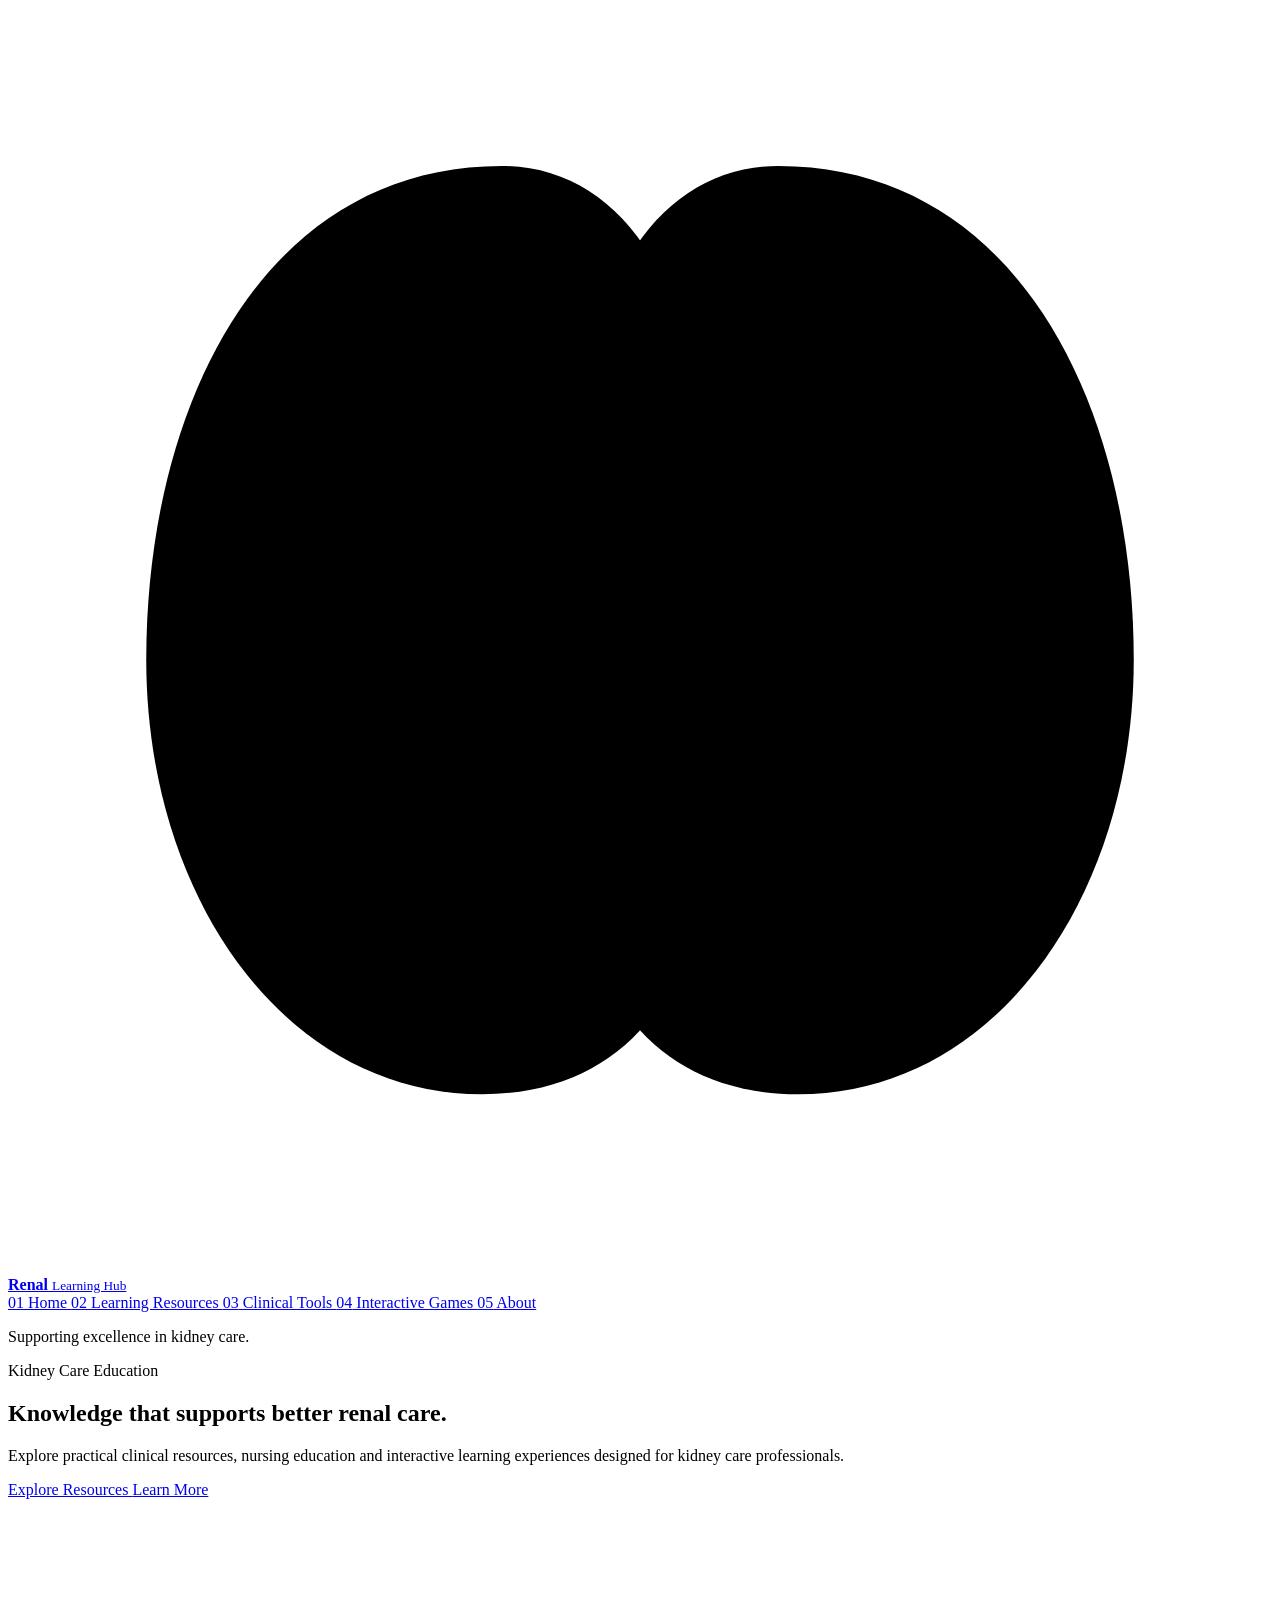
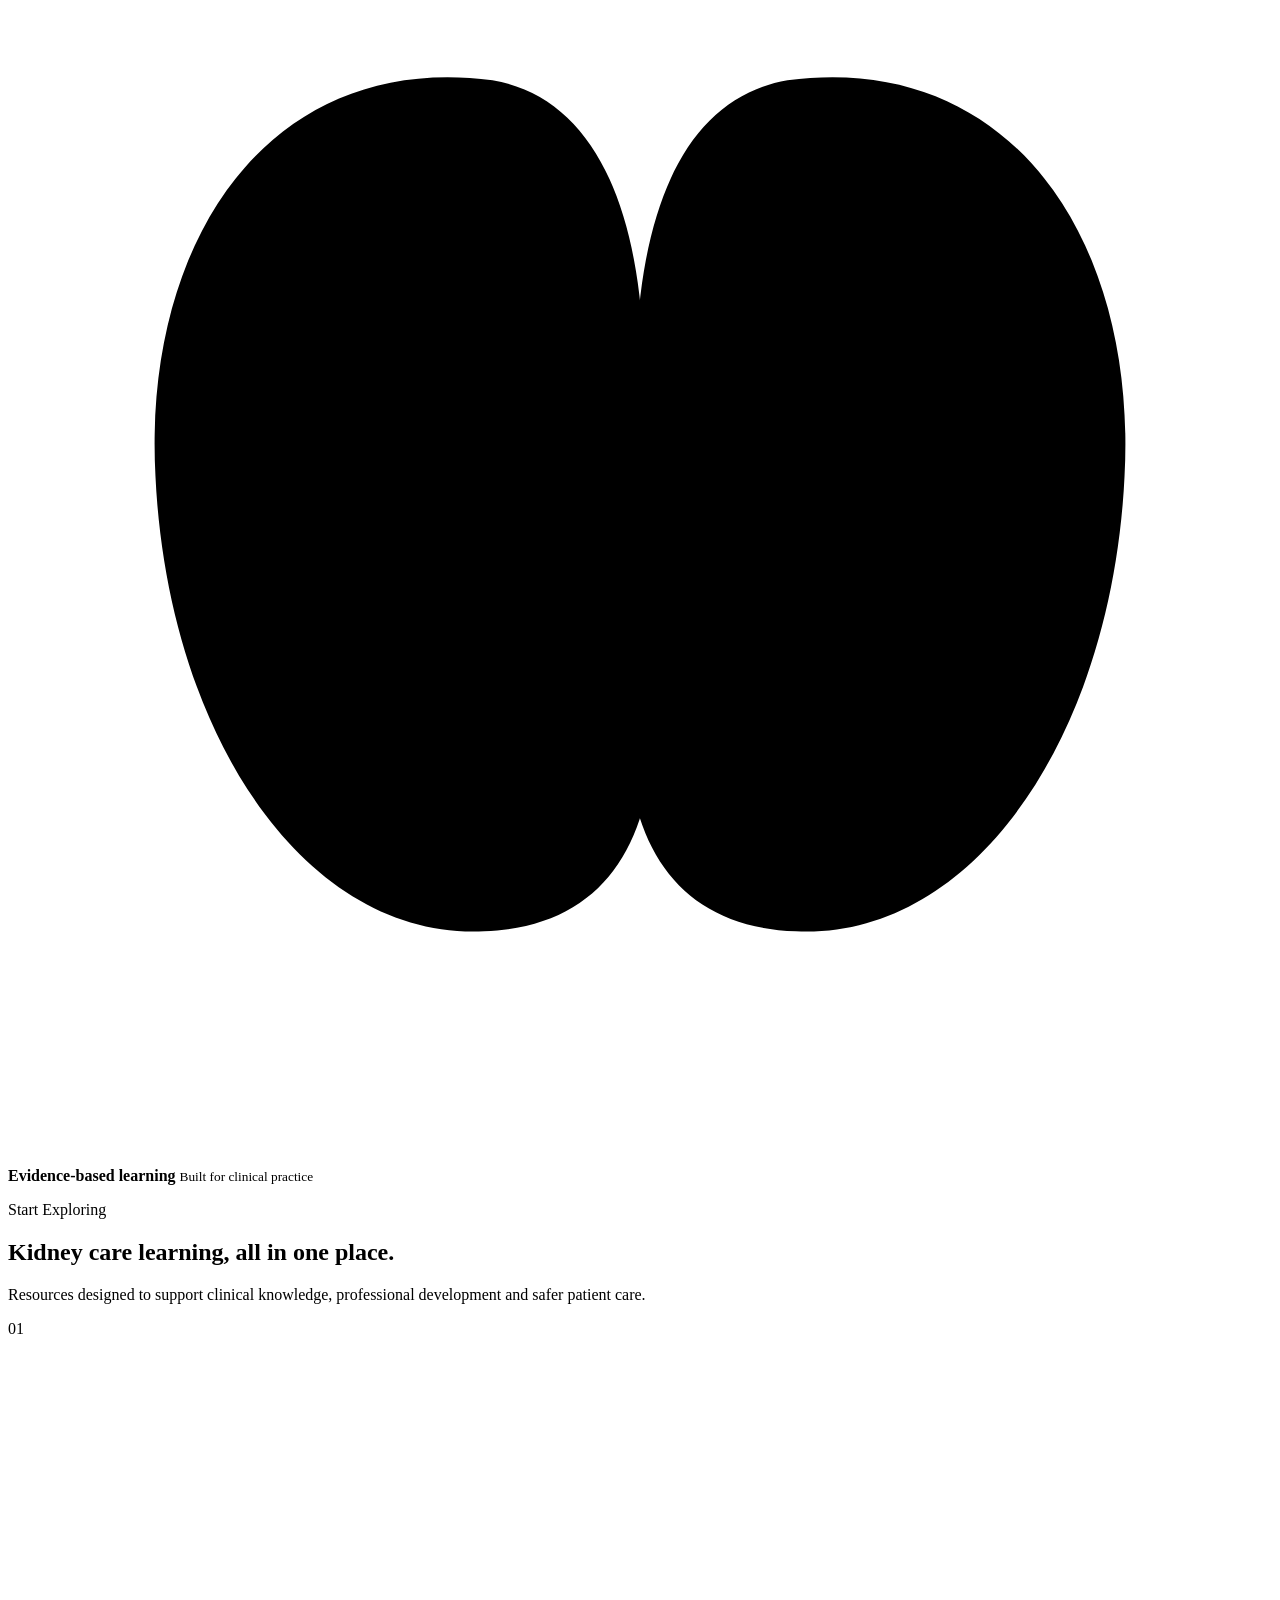
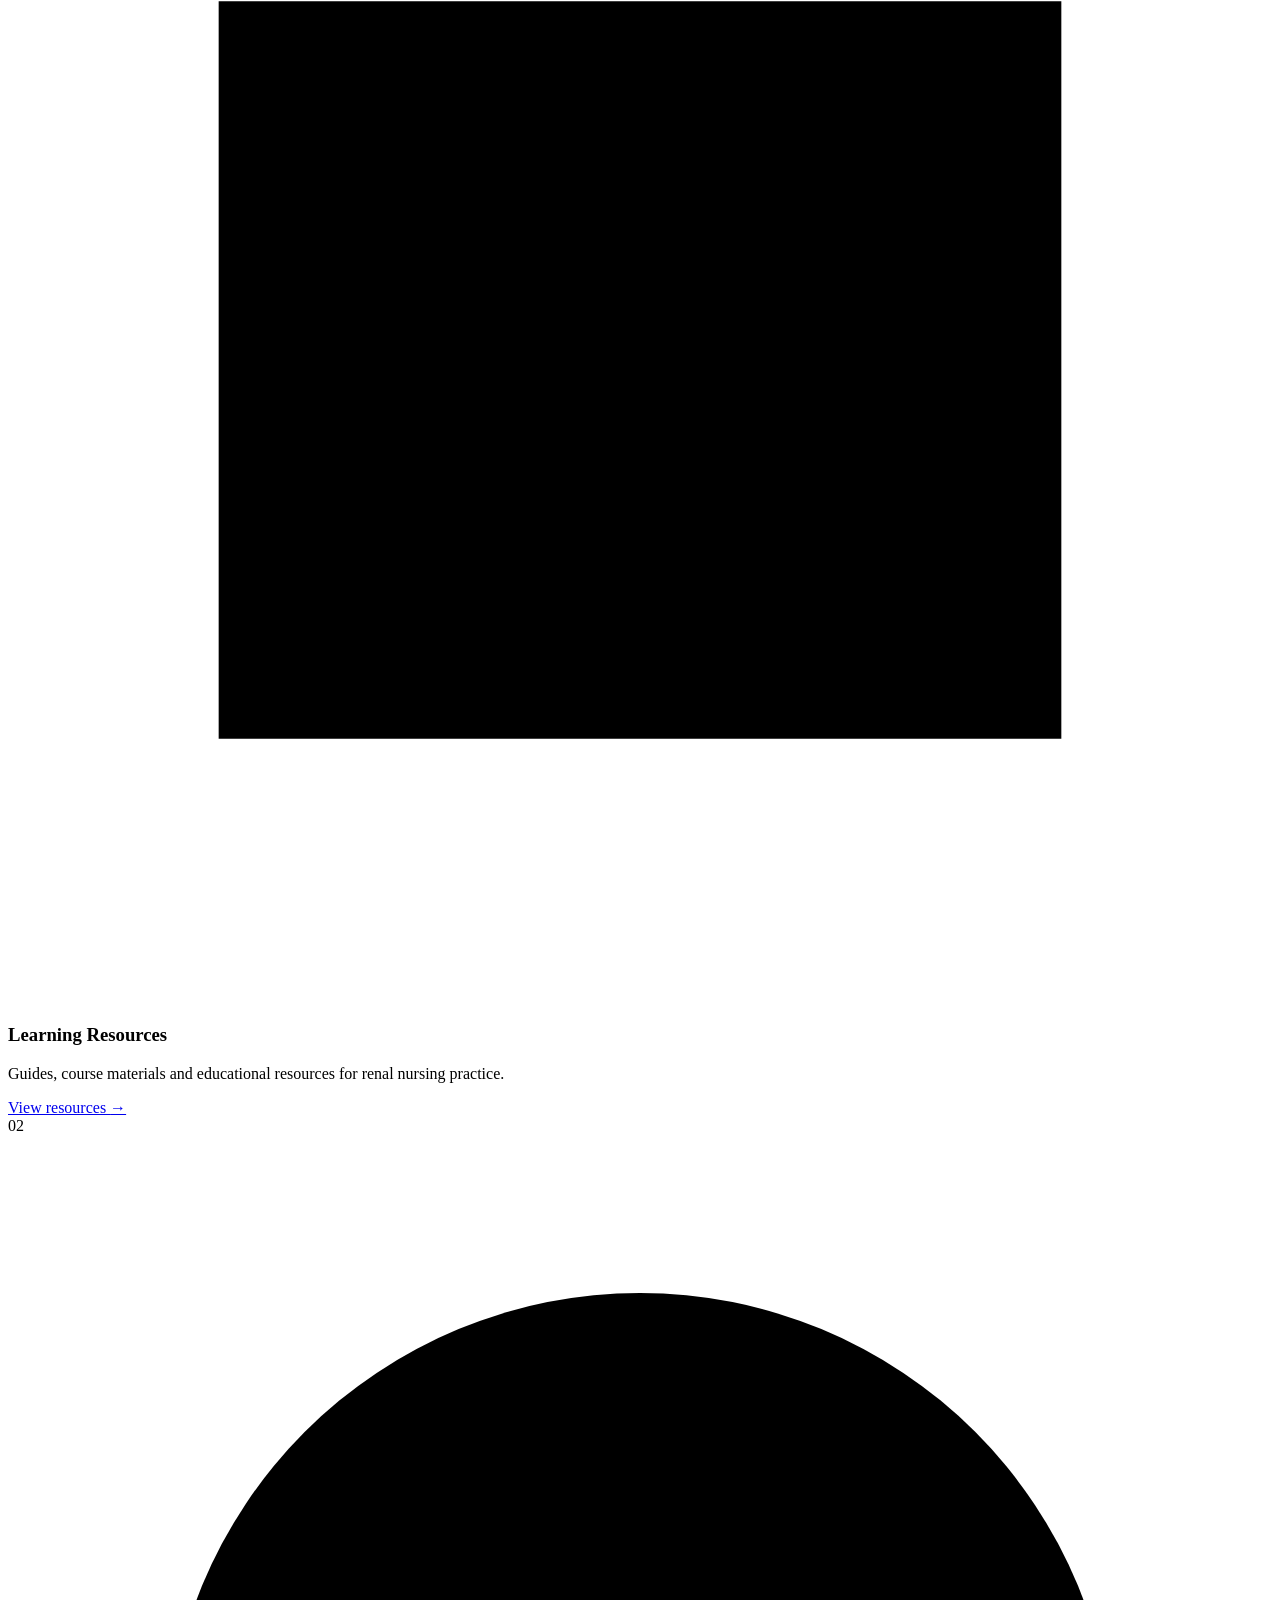
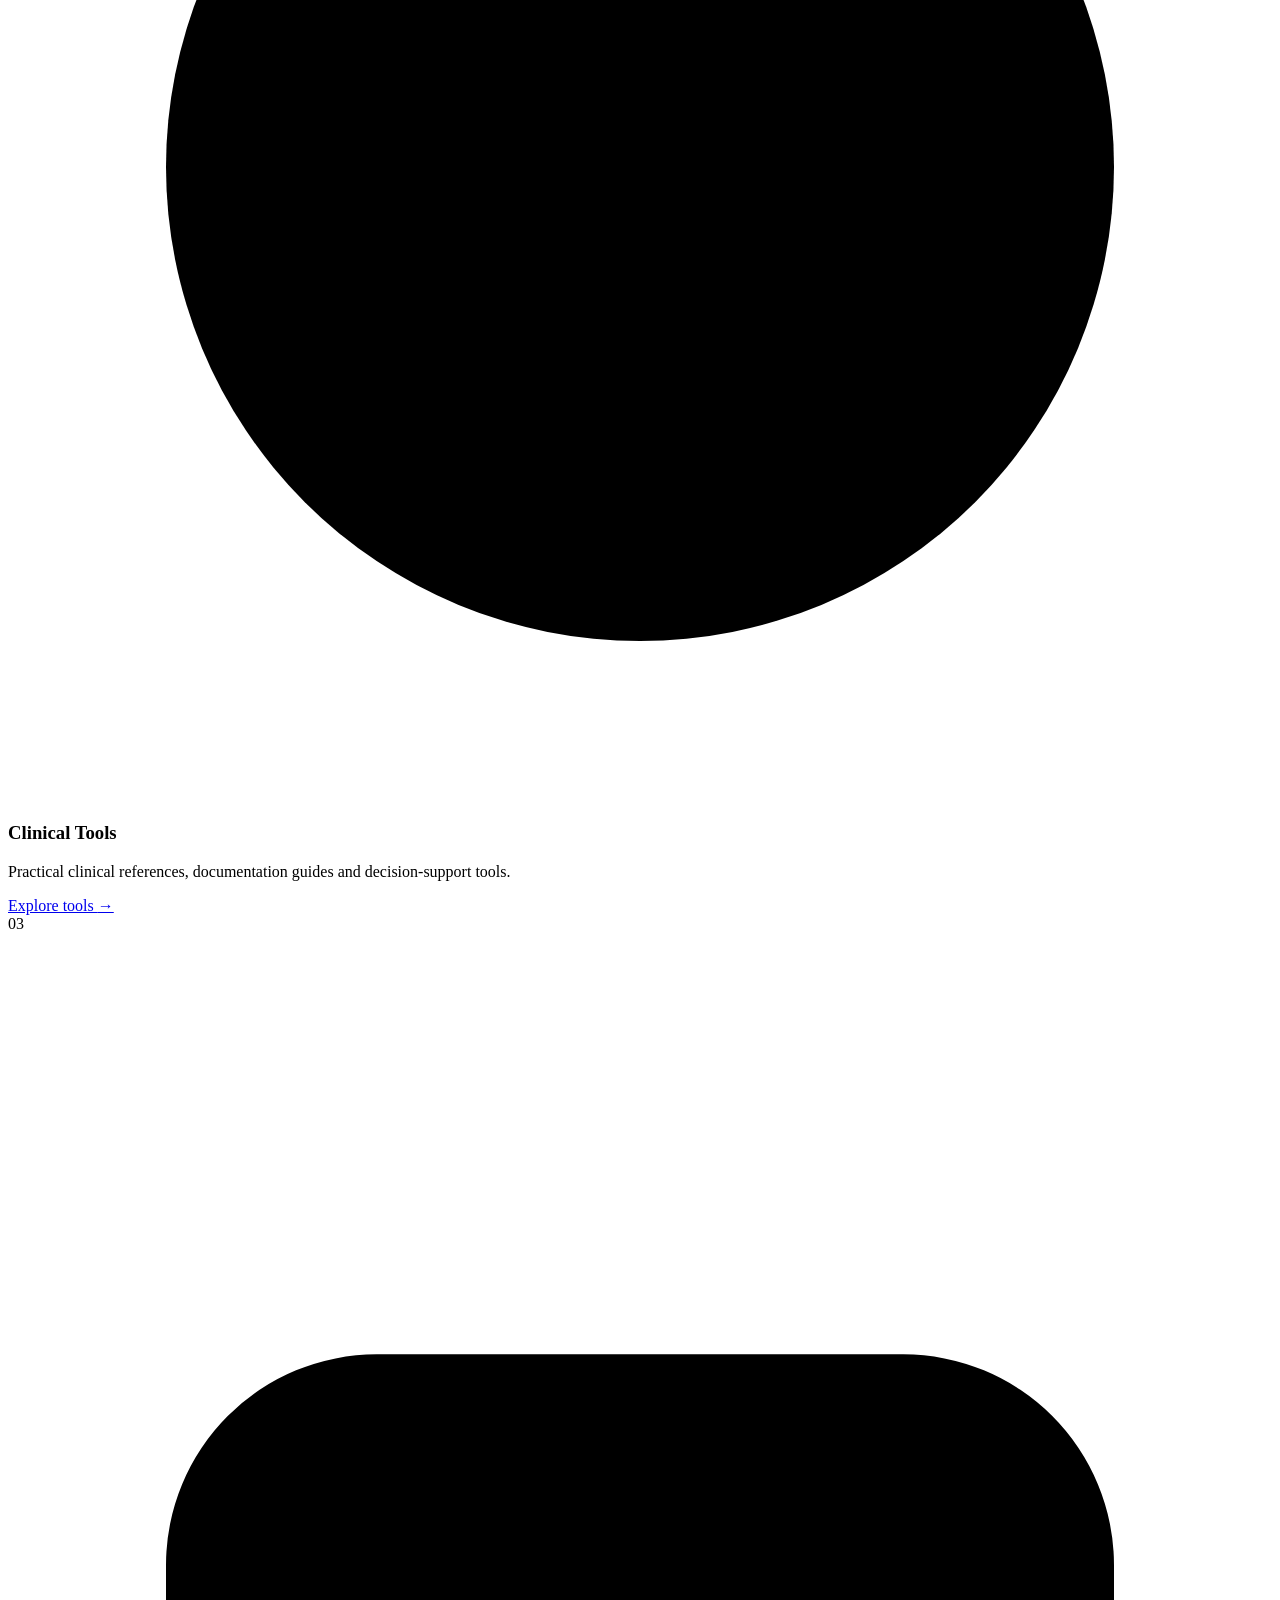
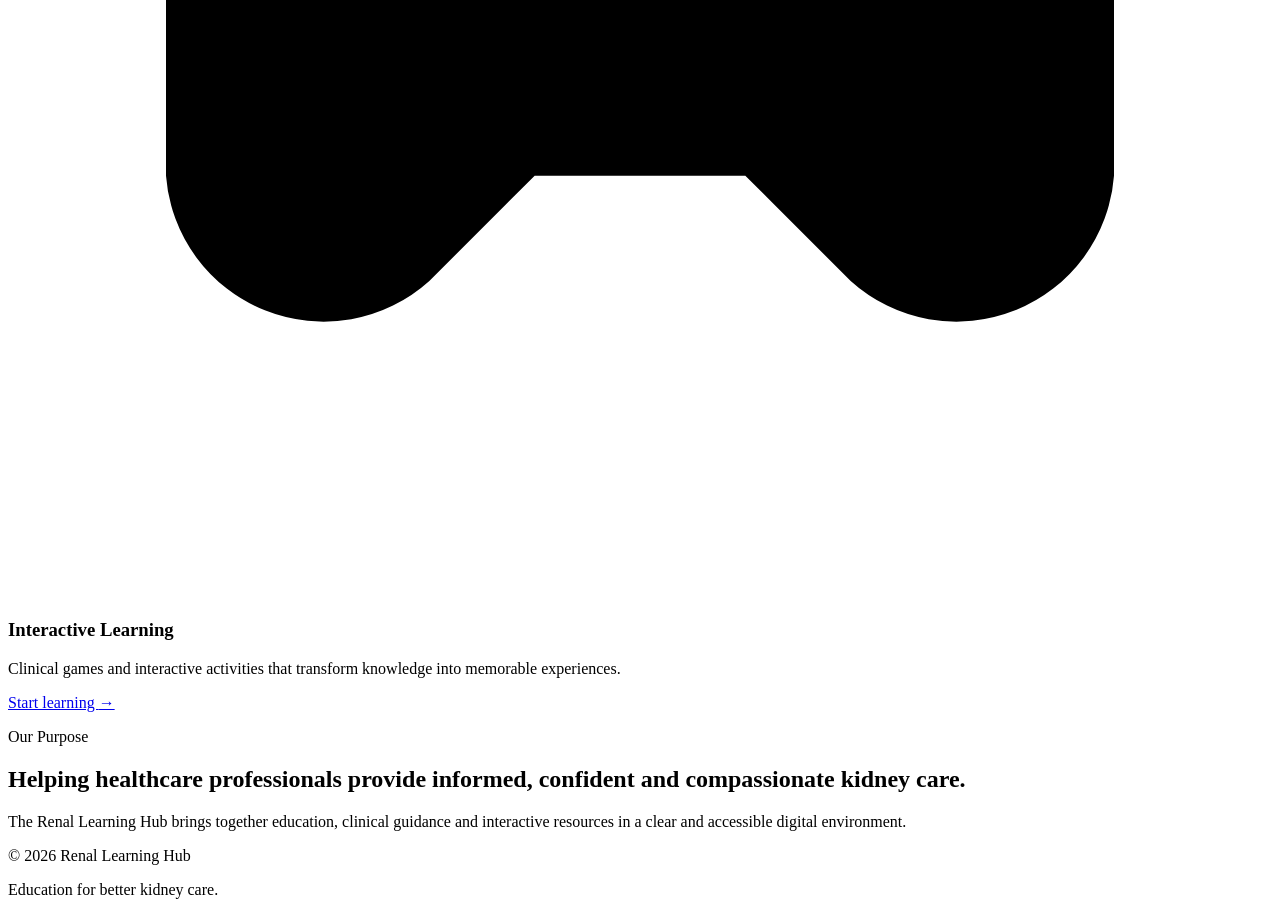
==== index.html @ 9b3c5c24 "Create index.html" ====
<!DOCTYPE html>
<html lang="en">
<head>
    <meta charset="UTF-8">

    <meta
        name="viewport"
        content="width=device-width, initial-scale=1.0"
    >

    <meta
        name="description"
        content="Kidney care education, clinical resources and interactive learning."
    >

    <title>Renal Learning Hub</title>

    <link rel="stylesheet" href="styles.css">
</head>

<body>

    <!-- Left navigation -->
    <aside class="sidebar">

        <a class="brand" href="index.html">
            <span class="brand-icon" aria-hidden="true">
                <svg viewBox="0 0 64 64">
                    <path
                        d="M25 8C13 8 7 20 7 33c0 12 7 22 17 22
                        7 0 11-5 11-12V23C35 14 31 8 25 8Z"
                    />
                    <path
                        d="M39 8c12 0 18 12 18 25 0 12-7 22-17 22
                        -7 0-11-5-11-12V23c0-9 4-15 10-15Z"
                    />
                </svg>
            </span>

            <span>
                <strong>Renal</strong>
                <small>Learning Hub</small>
            </span>
        </a>

        <nav class="main-navigation" aria-label="Main navigation">
            <a class="active" href="index.html">
                <span>01</span>
                Home
            </a>

            <a href="#learning">
                <span>02</span>
                Learning Resources
            </a>

            <a href="#clinical">
                <span>03</span>
                Clinical Tools
            </a>

            <a href="#games">
                <span>04</span>
                Interactive Games
            </a>

            <a href="#about">
                <span>05</span>
                About
            </a>
        </nav>

        <div class="sidebar-footer">
            <p>Supporting excellence in kidney care.</p>
        </div>

    </aside>


    <!-- Main page content -->
    <main class="main-content">

        <!-- Top banner -->
        <section class="hero-banner">

            <div class="hero-content">
                <p class="eyebrow">Kidney Care Education</p>

                <h1>
                    Knowledge that supports
                    <span>better renal care.</span>
                </h1>

                <p class="hero-description">
                    Explore practical clinical resources, nursing education
                    and interactive learning experiences designed for kidney
                    care professionals.
                </p>

                <div class="hero-actions">
                    <a class="primary-button" href="#learning">
                        Explore Resources
                    </a>

                    <a class="secondary-button" href="#about">
                        Learn More
                    </a>
                </div>
            </div>

            <div class="hero-visual" aria-hidden="true">

                <div class="kidney-illustration">
                    <svg viewBox="0 0 300 300">
                        <path
                            class="kidney kidney-left"
                            d="M115 43C62 36 32 81 35 137
                            c3 62 36 110 78 108
                            29-1 41-22 40-52l-2-83
                            c-1-39-13-63-36-67Z"
                        />

                        <path
                            class="kidney kidney-right"
                            d="M185 43c53-7 83 38 80 94
                            -3 62-36 110-78 108
                            -29-1-41-22-40-52l2-83
                            c1-39 13-63 36-67Z"
                        />

                        <path
                            class="kidney-line"
                            d="M151 111c-24 13-36 37-36 66"
                        />

                        <path
                            class="kidney-line"
                            d="M149 111c24 13 36 37 36 66"
                        />
                    </svg>
                </div>

                <div class="status-card">
                    <span class="status-dot"></span>

                    <div>
                        <strong>Evidence-based learning</strong>
                        <small>Built for clinical practice</small>
                    </div>
                </div>

            </div>

        </section>


        <!-- Introduction -->
        <section class="intro-section" id="learning">

            <div class="section-heading">
                <div>
                    <p class="eyebrow">Start Exploring</p>
                    <h2>Kidney care learning, all in one place.</h2>
                </div>

                <p>
                    Resources designed to support clinical knowledge,
                    professional development and safer patient care.
                </p>
            </div>

            <div class="resource-grid">

                <article class="resource-card">
                    <div class="card-number">01</div>

                    <div class="card-icon">
                        <svg viewBox="0 0 24 24" aria-hidden="true">
                            <path d="M4 5h16v14H4z" />
                            <path d="M8 9h8M8 13h5" />
                        </svg>
                    </div>

                    <h3>Learning Resources</h3>

                    <p>
                        Guides, course materials and educational resources
                        for renal nursing practice.
                    </p>

                    <a href="#">
                        View resources
                        <span aria-hidden="true">→</span>
                    </a>
                </article>

                <article class="resource-card" id="clinical">
                    <div class="card-number">02</div>

                    <div class="card-icon">
                        <svg viewBox="0 0 24 24" aria-hidden="true">
                            <path d="M12 3v18M3 12h18" />
                            <circle cx="12" cy="12" r="9" />
                        </svg>
                    </div>

                    <h3>Clinical Tools</h3>

                    <p>
                        Practical clinical references, documentation guides
                        and decision-support tools.
                    </p>

                    <a href="#">
                        Explore tools
                        <span aria-hidden="true">→</span>
                    </a>
                </article>

                <article class="resource-card" id="games">
                    <div class="card-number">03</div>

                    <div class="card-icon">
                        <svg viewBox="0 0 24 24" aria-hidden="true">
                            <path
                                d="M7 8h10a4 4 0 0 1 4 4v4
                                a3 3 0 0 1-5 2l-2-2h-4l-2 2
                                a3 3 0 0 1-5-2v-4a4 4 0 0 1 4-4Z"
                            />
                            <path d="M8 12v4M6 14h4M16 13h.01M18 15h.01" />
                        </svg>
                    </div>

                    <h3>Interactive Learning</h3>

                    <p>
                        Clinical games and interactive activities that
                        transform knowledge into memorable experiences.
                    </p>

                    <a href="#">
                        Start learning
                        <span aria-hidden="true">→</span>
                    </a>
                </article>

            </div>

        </section>


        <!-- About section -->
        <section class="about-section" id="about">

            <div>
                <p class="eyebrow">Our Purpose</p>

                <h2>
                    Helping healthcare professionals provide informed,
                    confident and compassionate kidney care.
                </h2>
            </div>

            <p>
                The Renal Learning Hub brings together education,
                clinical guidance and interactive resources in a clear
                and accessible digital environment.
            </p>

        </section>


        <footer class="site-footer">
            <p>
                © <span id="current-year">2026</span>
                Renal Learning Hub
            </p>

            <p>Education for better kidney care.</p>
        </footer>

    </main>

    <script>
        document.getElementById("current-year").textContent =
            new Date().getFullYear();
    </script>

</body>
</html>
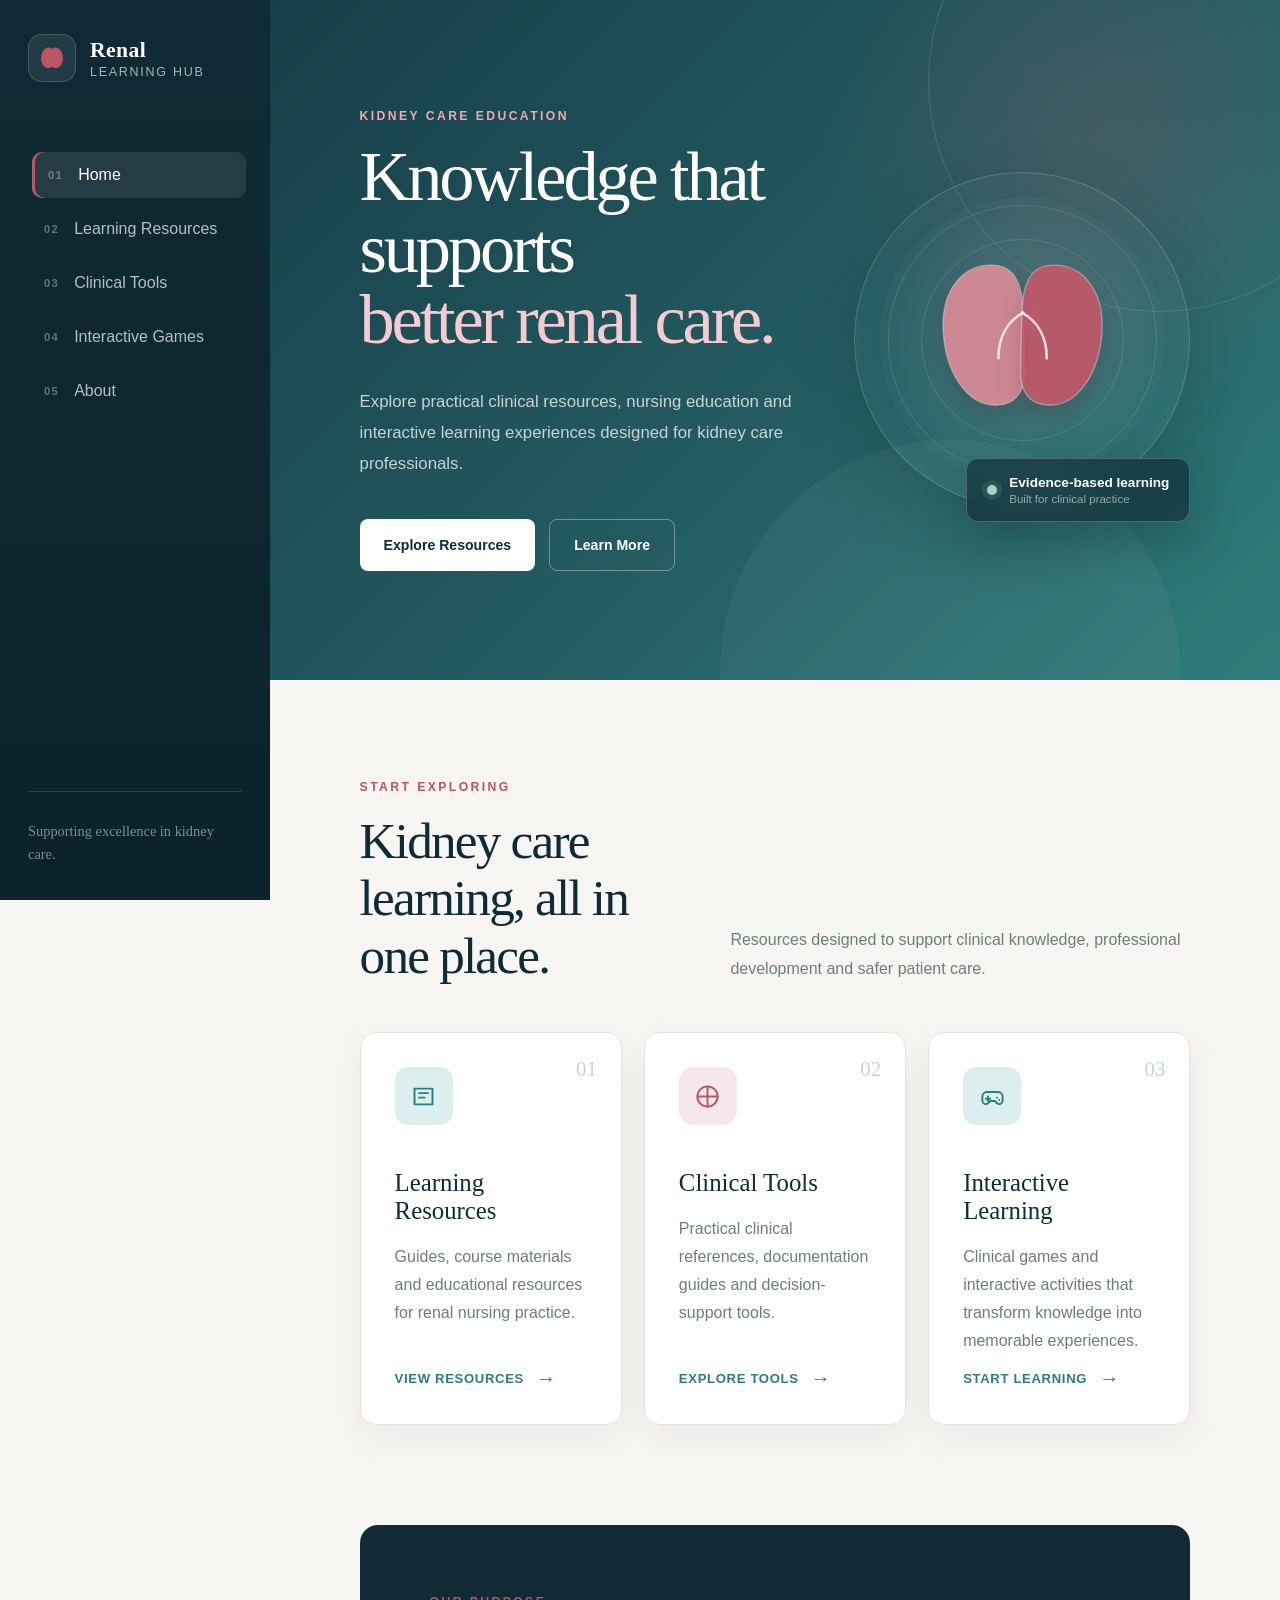
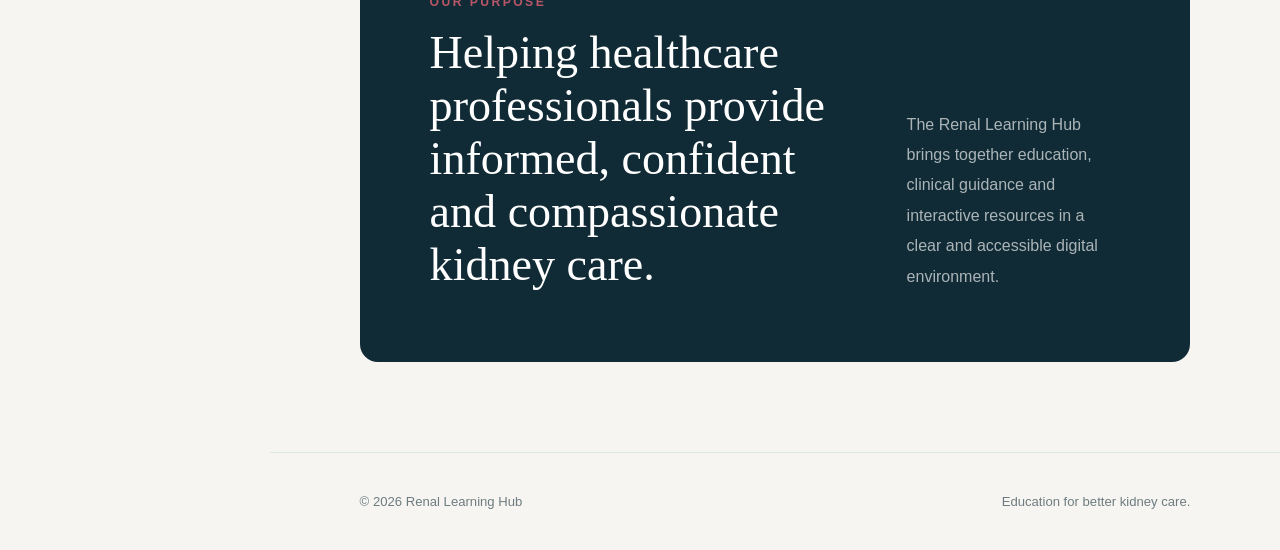
==== commit 7d74f6f1: "Update index.html" ====
--- a/index.html
+++ b/index.html
@@ -59,7 +59,7 @@
                 Clinical Tools
             </a>
 
-            <a href="#games">
+            <a href="games.html">
                 <span>04</span>
                 Interactive Games
             </a>
--- a/styles.css
+++ b/styles.css
@@ -0,0 +1,730 @@
+/* --------------------------------
+   Global settings
+-------------------------------- */
+
+:root {
+    --navy: #102b35;
+    --navy-light: #183e49;
+    --teal: #2f7d7a;
+    --teal-light: #dceeed;
+    --rose: #b85668;
+    --rose-light: #f5e7ea;
+    --cream: #f7f5f1;
+    --white: #ffffff;
+    --text: #24373d;
+    --muted: #6d7c80;
+    --border: #dfe7e6;
+    --shadow: 0 20px 45px rgba(16, 43, 53, 0.1);
+}
+
+* {
+    box-sizing: border-box;
+}
+
+html {
+    scroll-behavior: smooth;
+}
+
+body {
+    margin: 0;
+    min-height: 100vh;
+    font-family:
+        Inter,
+        "Segoe UI",
+        Arial,
+        sans-serif;
+    color: var(--text);
+    background: var(--cream);
+}
+
+a {
+    color: inherit;
+}
+
+svg {
+    display: block;
+}
+
+
+/* --------------------------------
+   Left sidebar
+-------------------------------- */
+
+.sidebar {
+    position: fixed;
+    inset: 0 auto 0 0;
+    z-index: 100;
+    display: flex;
+    width: 270px;
+    flex-direction: column;
+    padding: 34px 28px;
+    color: var(--white);
+    background:
+        linear-gradient(
+            180deg,
+            var(--navy) 0%,
+            #0b222a 100%
+        );
+}
+
+.brand {
+    display: flex;
+    align-items: center;
+    gap: 14px;
+    color: var(--white);
+    text-decoration: none;
+}
+
+.brand-icon {
+    display: grid;
+    width: 48px;
+    height: 48px;
+    flex-shrink: 0;
+    place-items: center;
+    border: 1px solid rgba(255, 255, 255, 0.16);
+    border-radius: 14px;
+    background: rgba(255, 255, 255, 0.08);
+}
+
+.brand-icon svg {
+    width: 28px;
+    fill: var(--rose);
+}
+
+.brand strong,
+.brand small {
+    display: block;
+}
+
+.brand strong {
+    font-family: Georgia, "Times New Roman", serif;
+    font-size: 1.35rem;
+    letter-spacing: 0.02em;
+}
+
+.brand small {
+    margin-top: 2px;
+    color: rgba(255, 255, 255, 0.65);
+    font-size: 0.78rem;
+    letter-spacing: 0.14em;
+    text-transform: uppercase;
+}
+
+.main-navigation {
+    display: flex;
+    flex-direction: column;
+    gap: 8px;
+    margin-top: 70px;
+}
+
+.main-navigation a {
+    display: flex;
+    align-items: center;
+    gap: 15px;
+    padding: 14px 16px;
+    border-radius: 10px;
+    color: rgba(255, 255, 255, 0.7);
+    text-decoration: none;
+    transition:
+        color 180ms ease,
+        background 180ms ease,
+        transform 180ms ease;
+}
+
+.main-navigation a span {
+    color: rgba(255, 255, 255, 0.35);
+    font-size: 0.7rem;
+    font-weight: 700;
+    letter-spacing: 0.12em;
+}
+
+.main-navigation a:hover,
+.main-navigation a:focus-visible,
+.main-navigation a.active {
+    color: var(--white);
+    background: rgba(255, 255, 255, 0.09);
+    transform: translateX(4px);
+}
+
+.main-navigation a.active {
+    box-shadow:
+        inset 3px 0 0 var(--rose);
+}
+
+.sidebar-footer {
+    margin-top: auto;
+    padding-top: 28px;
+    border-top: 1px solid rgba(255, 255, 255, 0.12);
+}
+
+.sidebar-footer p {
+    margin: 0;
+    color: rgba(255, 255, 255, 0.48);
+    font-family: Georgia, "Times New Roman", serif;
+    font-size: 0.9rem;
+    line-height: 1.6;
+}
+
+
+/* --------------------------------
+   Main content
+-------------------------------- */
+
+.main-content {
+    margin-left: 270px;
+}
+
+
+/* --------------------------------
+   Hero banner
+-------------------------------- */
+
+.hero-banner {
+    position: relative;
+    display: grid;
+    min-height: 680px;
+    grid-template-columns: 1.15fr 0.85fr;
+    align-items: center;
+    gap: 40px;
+    overflow: hidden;
+    padding: 90px clamp(40px, 7vw, 110px);
+    color: var(--white);
+    background:
+        radial-gradient(
+            circle at 82% 20%,
+            rgba(184, 86, 104, 0.2),
+            transparent 28%
+        ),
+        linear-gradient(
+            135deg,
+            #173e48 0%,
+            #245c62 55%,
+            #2f7d7a 100%
+        );
+}
+
+.hero-banner::before {
+    position: absolute;
+    top: -150px;
+    right: -110px;
+    width: 460px;
+    height: 460px;
+    border: 1px solid rgba(255, 255, 255, 0.12);
+    border-radius: 50%;
+    content: "";
+}
+
+.hero-banner::after {
+    position: absolute;
+    right: 100px;
+    bottom: -220px;
+    width: 460px;
+    height: 460px;
+    border-radius: 50%;
+    background: rgba(255, 255, 255, 0.04);
+    content: "";
+}
+
+.hero-content,
+.hero-visual {
+    position: relative;
+    z-index: 2;
+}
+
+.eyebrow {
+    margin: 0 0 18px;
+    color: var(--rose);
+    font-size: 0.76rem;
+    font-weight: 800;
+    letter-spacing: 0.2em;
+    text-transform: uppercase;
+}
+
+.hero-banner .eyebrow {
+    color: #f0a8b5;
+}
+
+.hero-content h1 {
+    max-width: 760px;
+    margin: 0;
+    font-family:
+        Georgia,
+        "Times New Roman",
+        serif;
+    font-size: clamp(3rem, 5.5vw, 6rem);
+    font-weight: 400;
+    line-height: 1.02;
+    letter-spacing: -0.045em;
+}
+
+.hero-content h1 span {
+    display: block;
+    color: #f4cbd2;
+}
+
+.hero-description {
+    max-width: 650px;
+    margin: 30px 0 0;
+    color: rgba(255, 255, 255, 0.75);
+    font-size: 1.05rem;
+    line-height: 1.85;
+}
+
+.hero-actions {
+    display: flex;
+    flex-wrap: wrap;
+    gap: 14px;
+    margin-top: 40px;
+}
+
+.primary-button,
+.secondary-button {
+    display: inline-flex;
+    min-height: 52px;
+    align-items: center;
+    justify-content: center;
+    padding: 0 24px;
+    border-radius: 8px;
+    text-decoration: none;
+    font-size: 0.88rem;
+    font-weight: 700;
+    transition:
+        transform 180ms ease,
+        background 180ms ease;
+}
+
+.primary-button {
+    color: var(--navy);
+    background: var(--white);
+}
+
+.secondary-button {
+    border: 1px solid rgba(255, 255, 255, 0.35);
+    color: var(--white);
+}
+
+.primary-button:hover,
+.secondary-button:hover {
+    transform: translateY(-3px);
+}
+
+.secondary-button:hover {
+    background: rgba(255, 255, 255, 0.1);
+}
+
+
+/* --------------------------------
+   Kidney illustration
+-------------------------------- */
+
+.hero-visual {
+    display: grid;
+    min-height: 420px;
+    place-items: center;
+}
+
+.kidney-illustration {
+    position: relative;
+    display: grid;
+    width: min(420px, 100%);
+    aspect-ratio: 1;
+    place-items: center;
+    border: 1px solid rgba(255, 255, 255, 0.18);
+    border-radius: 50%;
+    background:
+        radial-gradient(
+            circle,
+            rgba(255, 255, 255, 0.15),
+            rgba(255, 255, 255, 0.03) 60%,
+            transparent 61%
+        );
+    box-shadow:
+        inset 0 0 70px rgba(255, 255, 255, 0.05),
+        0 30px 70px rgba(7, 29, 34, 0.2);
+}
+
+.kidney-illustration::before,
+.kidney-illustration::after {
+    position: absolute;
+    border: 1px solid rgba(255, 255, 255, 0.12);
+    border-radius: 50%;
+    content: "";
+}
+
+.kidney-illustration::before {
+    width: 80%;
+    height: 80%;
+}
+
+.kidney-illustration::after {
+    width: 60%;
+    height: 60%;
+}
+
+.kidney-illustration svg {
+    position: relative;
+    z-index: 2;
+    width: 62%;
+}
+
+.kidney {
+    fill: rgba(230, 145, 157, 0.85);
+    stroke: rgba(255, 255, 255, 0.35);
+    stroke-width: 2;
+}
+
+.kidney-left {
+    filter: drop-shadow(
+        0 16px 18px rgba(76, 19, 29, 0.25)
+    );
+}
+
+.kidney-right {
+    fill: rgba(192, 89, 108, 0.92);
+    filter: drop-shadow(
+        0 16px 18px rgba(76, 19, 29, 0.25)
+    );
+}
+
+.kidney-line {
+    fill: none;
+    stroke: rgba(255, 255, 255, 0.75);
+    stroke-linecap: round;
+    stroke-width: 4;
+}
+
+.status-card {
+    position: absolute;
+    right: 0;
+    bottom: 28px;
+    display: flex;
+    align-items: center;
+    gap: 12px;
+    padding: 16px 20px;
+    border: 1px solid rgba(255, 255, 255, 0.22);
+    border-radius: 12px;
+    background: rgba(16, 43, 53, 0.65);
+    box-shadow: 0 18px 45px rgba(10, 36, 42, 0.25);
+    backdrop-filter: blur(14px);
+}
+
+.status-card strong,
+.status-card small {
+    display: block;
+}
+
+.status-card strong {
+    font-size: 0.85rem;
+}
+
+.status-card small {
+    margin-top: 3px;
+    color: rgba(255, 255, 255, 0.55);
+    font-size: 0.72rem;
+}
+
+.status-dot {
+    width: 10px;
+    height: 10px;
+    border-radius: 50%;
+    background: #9fd8bf;
+    box-shadow: 0 0 0 5px rgba(159, 216, 191, 0.12);
+}
+
+
+/* --------------------------------
+   Resource section
+-------------------------------- */
+
+.intro-section {
+    padding: 100px clamp(32px, 7vw, 100px);
+}
+
+.section-heading {
+    display: grid;
+    grid-template-columns: 1fr minmax(280px, 460px);
+    align-items: end;
+    gap: 60px;
+    margin-bottom: 48px;
+}
+
+.section-heading h2 {
+    max-width: 720px;
+    margin: 0;
+    color: var(--navy);
+    font-family: Georgia, "Times New Roman", serif;
+    font-size: clamp(2.2rem, 4vw, 4rem);
+    font-weight: 400;
+    line-height: 1.12;
+    letter-spacing: -0.035em;
+}
+
+.section-heading > p {
+    margin: 0;
+    color: var(--muted);
+    line-height: 1.8;
+}
+
+.resource-grid {
+    display: grid;
+    grid-template-columns: repeat(3, 1fr);
+    gap: 22px;
+}
+
+.resource-card {
+    position: relative;
+    min-height: 360px;
+    overflow: hidden;
+    padding: 34px;
+    border: 1px solid var(--border);
+    border-radius: 16px;
+    background: var(--white);
+    box-shadow: 0 12px 35px rgba(16, 43, 53, 0.05);
+    transition:
+        transform 220ms ease,
+        box-shadow 220ms ease;
+}
+
+.resource-card:hover {
+    transform: translateY(-8px);
+    box-shadow: var(--shadow);
+}
+
+.card-number {
+    position: absolute;
+    top: 24px;
+    right: 24px;
+    color: #c7d4d3;
+    font-family: Georgia, "Times New Roman", serif;
+    font-size: 1.3rem;
+}
+
+.card-icon {
+    display: grid;
+    width: 58px;
+    height: 58px;
+    margin-bottom: 44px;
+    place-items: center;
+    border-radius: 14px;
+    background: var(--teal-light);
+}
+
+.card-icon svg {
+    width: 27px;
+    fill: none;
+    stroke: var(--teal);
+    stroke-linecap: round;
+    stroke-linejoin: round;
+    stroke-width: 1.7;
+}
+
+.resource-card:nth-child(2) .card-icon {
+    background: var(--rose-light);
+}
+
+.resource-card:nth-child(2) .card-icon svg {
+    stroke: var(--rose);
+}
+
+.resource-card h3 {
+    margin: 0;
+    color: var(--navy);
+    font-family: Georgia, "Times New Roman", serif;
+    font-size: 1.55rem;
+    font-weight: 400;
+}
+
+.resource-card p {
+    margin: 18px 0 35px;
+    color: var(--muted);
+    line-height: 1.75;
+}
+
+.resource-card a {
+    position: absolute;
+    bottom: 34px;
+    display: inline-flex;
+    align-items: center;
+    gap: 12px;
+    color: var(--teal);
+    text-decoration: none;
+    font-size: 0.82rem;
+    font-weight: 800;
+    letter-spacing: 0.05em;
+    text-transform: uppercase;
+}
+
+.resource-card a span {
+    font-size: 1.25rem;
+    transition: transform 180ms ease;
+}
+
+.resource-card a:hover span {
+    transform: translateX(5px);
+}
+
+
+/* --------------------------------
+   About section
+-------------------------------- */
+
+.about-section {
+    display: grid;
+    grid-template-columns: 1.3fr 0.7fr;
+    gap: 80px;
+    margin: 0 clamp(32px, 7vw, 100px) 90px;
+    padding: 70px;
+    border-radius: 18px;
+    color: var(--white);
+    background: var(--navy);
+}
+
+.about-section h2 {
+    max-width: 850px;
+    margin: 0;
+    font-family: Georgia, "Times New Roman", serif;
+    font-size: clamp(2rem, 3.6vw, 3.8rem);
+    font-weight: 400;
+    line-height: 1.15;
+}
+
+.about-section > p {
+    align-self: end;
+    margin: 0;
+    color: rgba(255, 255, 255, 0.65);
+    line-height: 1.9;
+}
+
+
+/* --------------------------------
+   Footer
+-------------------------------- */
+
+.site-footer {
+    display: flex;
+    justify-content: space-between;
+    gap: 20px;
+    padding: 28px clamp(32px, 7vw, 100px);
+    border-top: 1px solid var(--border);
+    color: var(--muted);
+    font-size: 0.82rem;
+}
+
+
+/* --------------------------------
+   Tablet layout
+-------------------------------- */
+
+@media (max-width: 1100px) {
+
+    .hero-banner {
+        grid-template-columns: 1fr;
+    }
+
+    .hero-visual {
+        min-height: 350px;
+    }
+
+    .kidney-illustration {
+        max-width: 350px;
+    }
+
+    .resource-grid {
+        grid-template-columns: 1fr;
+    }
+
+    .resource-card {
+        min-height: 310px;
+    }
+
+    .about-section {
+        grid-template-columns: 1fr;
+        gap: 35px;
+    }
+}
+
+
+/* --------------------------------
+   Mobile layout
+-------------------------------- */
+
+@media (max-width: 760px) {
+
+    .sidebar {
+        position: relative;
+        width: 100%;
+        padding: 20px;
+    }
+
+    .main-content {
+        margin-left: 0;
+    }
+
+    .main-navigation {
+        flex-direction: row;
+        gap: 4px;
+        margin-top: 24px;
+        overflow-x: auto;
+        padding-bottom: 6px;
+    }
+
+    .main-navigation a {
+        min-width: max-content;
+        padding: 10px 13px;
+        font-size: 0.82rem;
+    }
+
+    .main-navigation a span,
+    .sidebar-footer {
+        display: none;
+    }
+
+    .hero-banner {
+        min-height: auto;
+        padding: 70px 24px;
+    }
+
+    .hero-content h1 {
+        font-size: clamp(2.7rem, 13vw, 4.3rem);
+    }
+
+    .hero-visual {
+        min-height: 300px;
+    }
+
+    .kidney-illustration {
+        width: 280px;
+    }
+
+    .status-card {
+        right: 0;
+        bottom: 0;
+    }
+
+    .intro-section {
+        padding: 75px 24px;
+    }
+
+    .section-heading {
+        grid-template-columns: 1fr;
+        gap: 24px;
+    }
+
+    .resource-card {
+        padding: 28px;
+    }
+
+    .about-section {
+        margin: 0 24px 70px;
+        padding: 42px 28px;
+    }
+
+    .site-footer {
+        flex-direction: column;
+        padding: 25px 24px;
+    }
+
+    .site-footer p {
+        margin: 0;
+    }
+}
